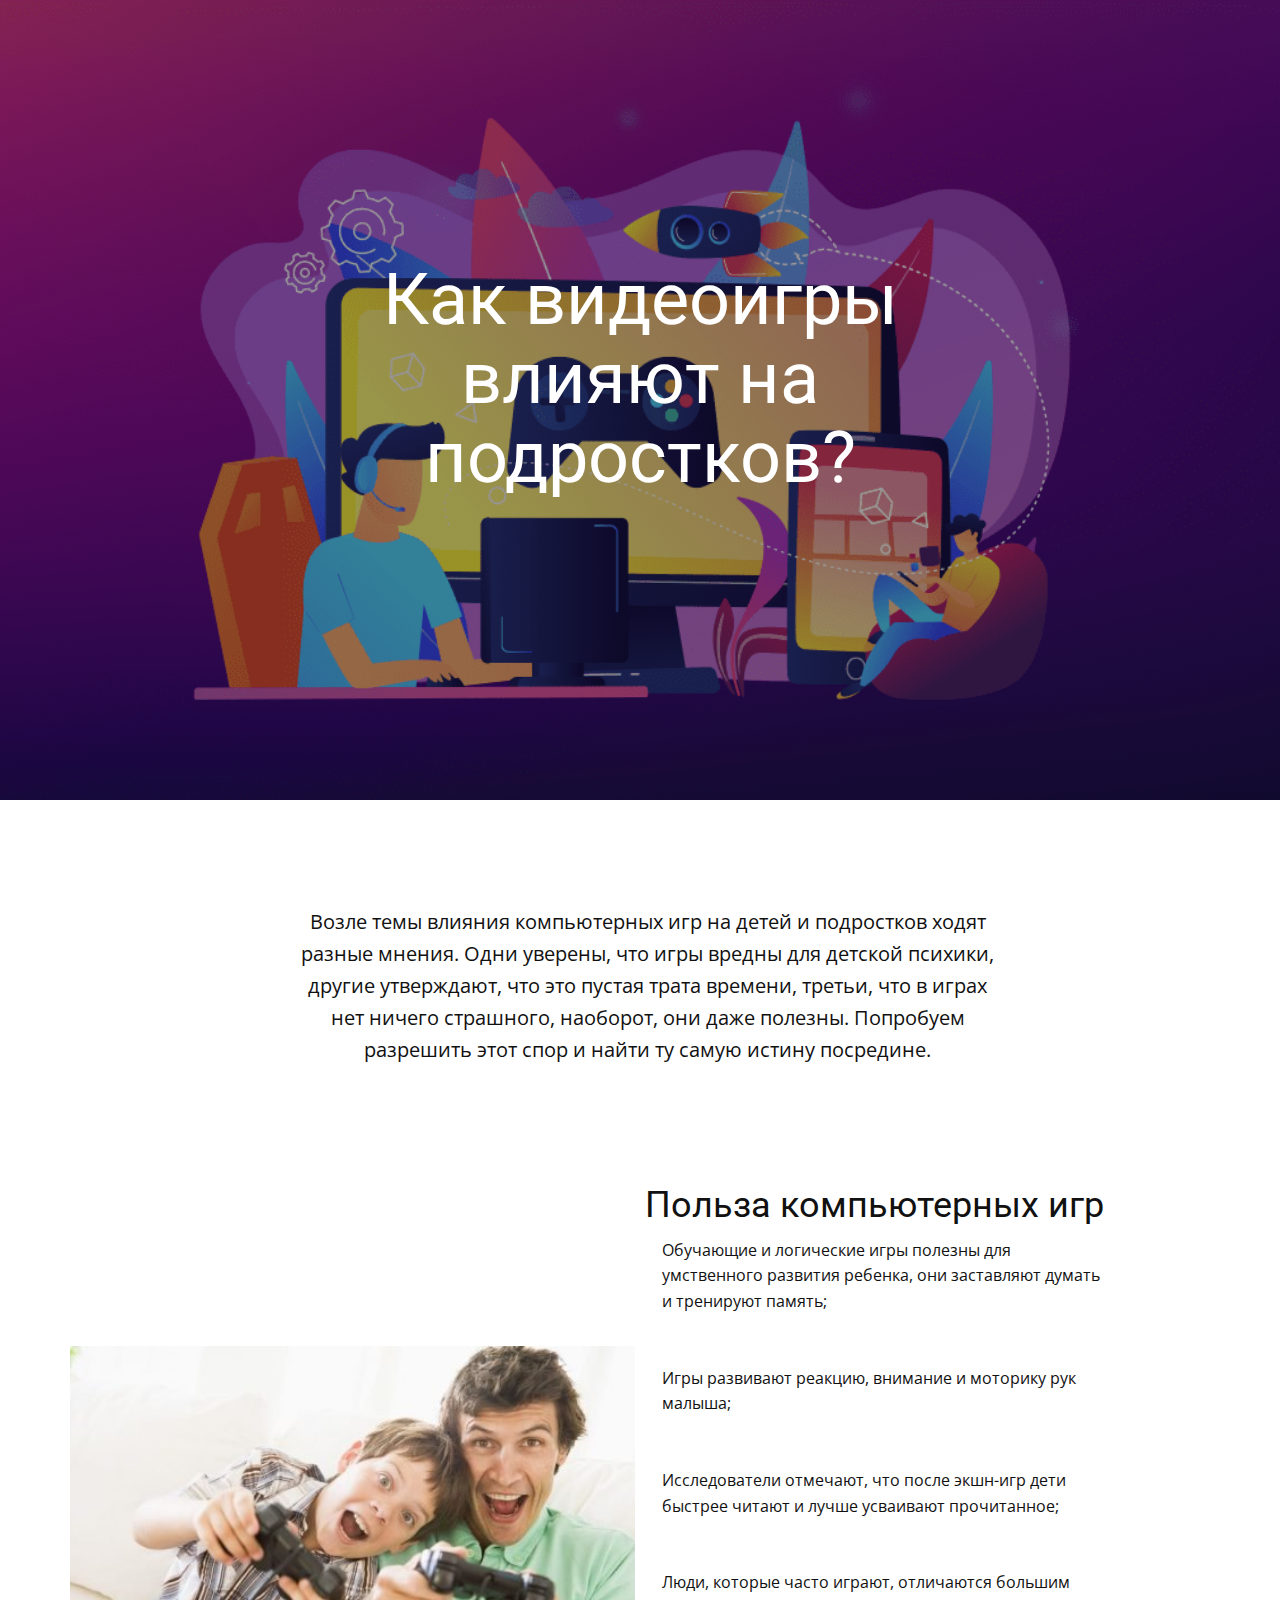
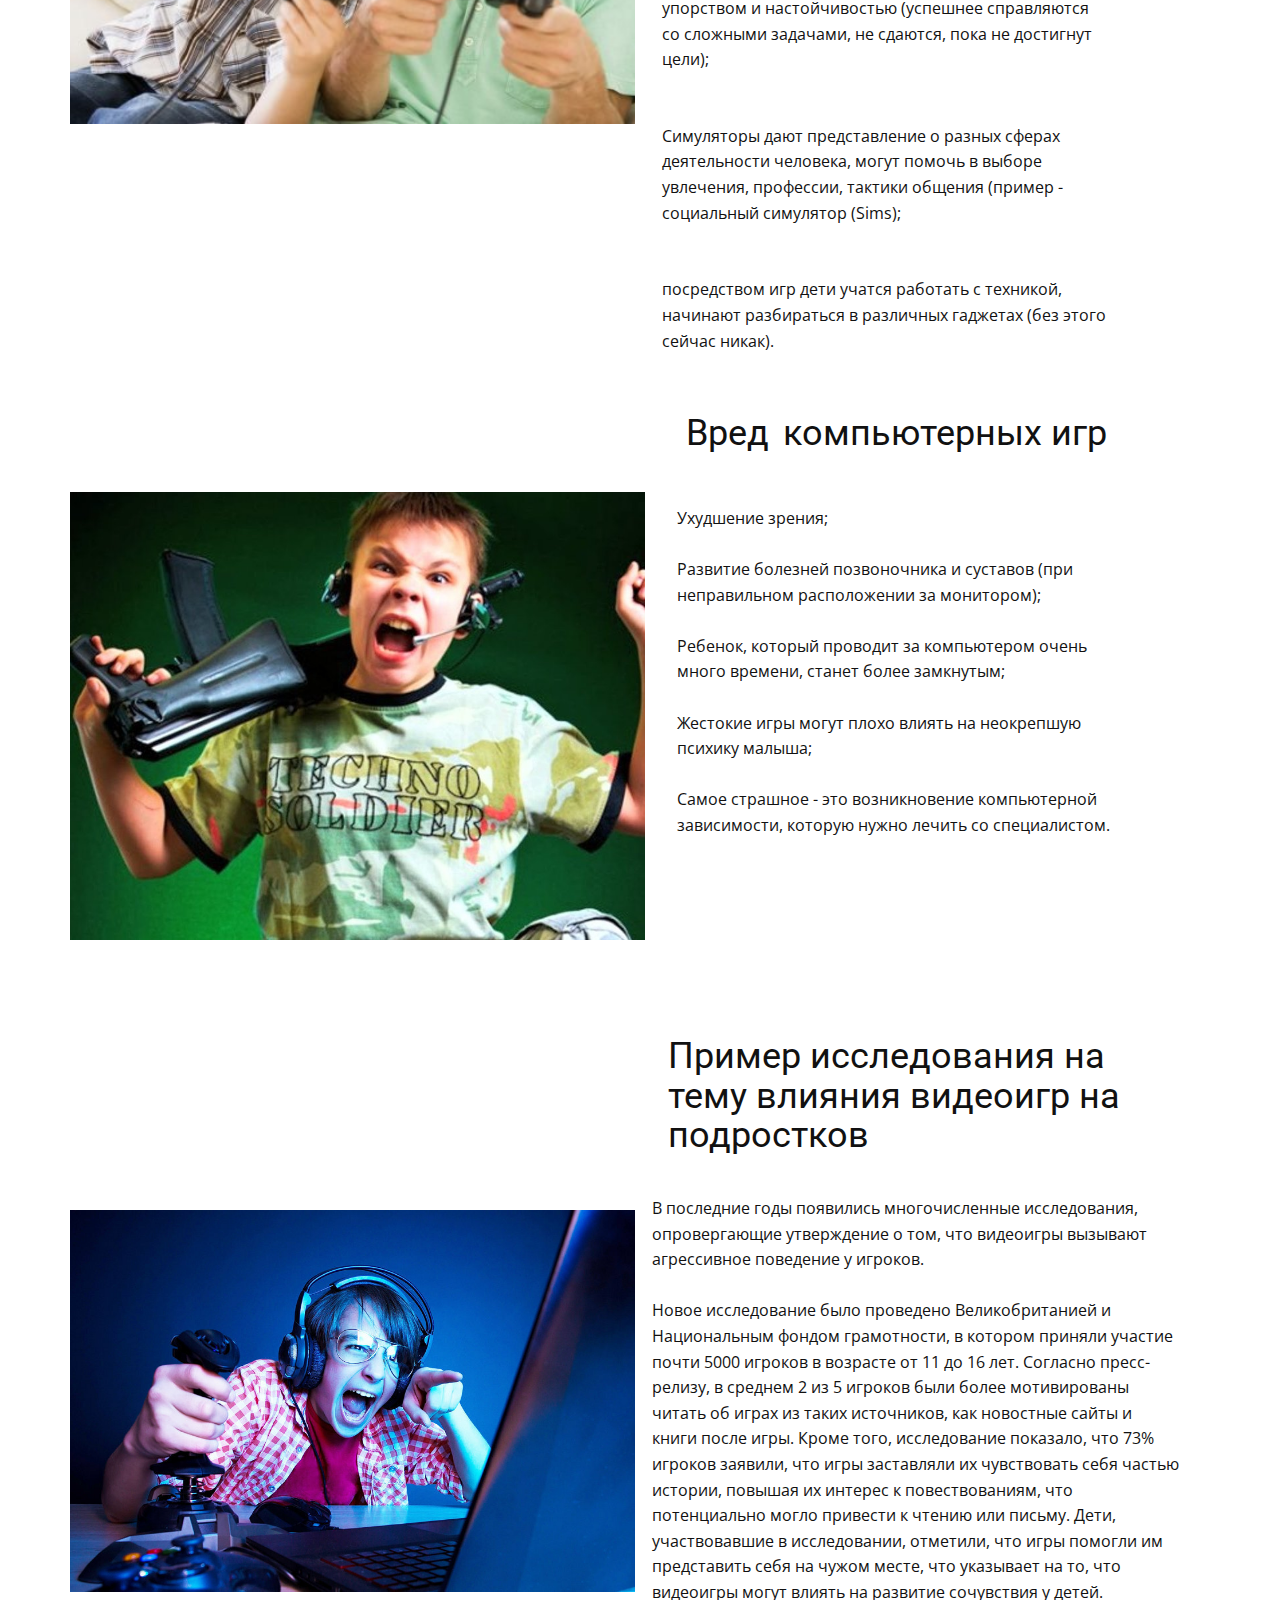
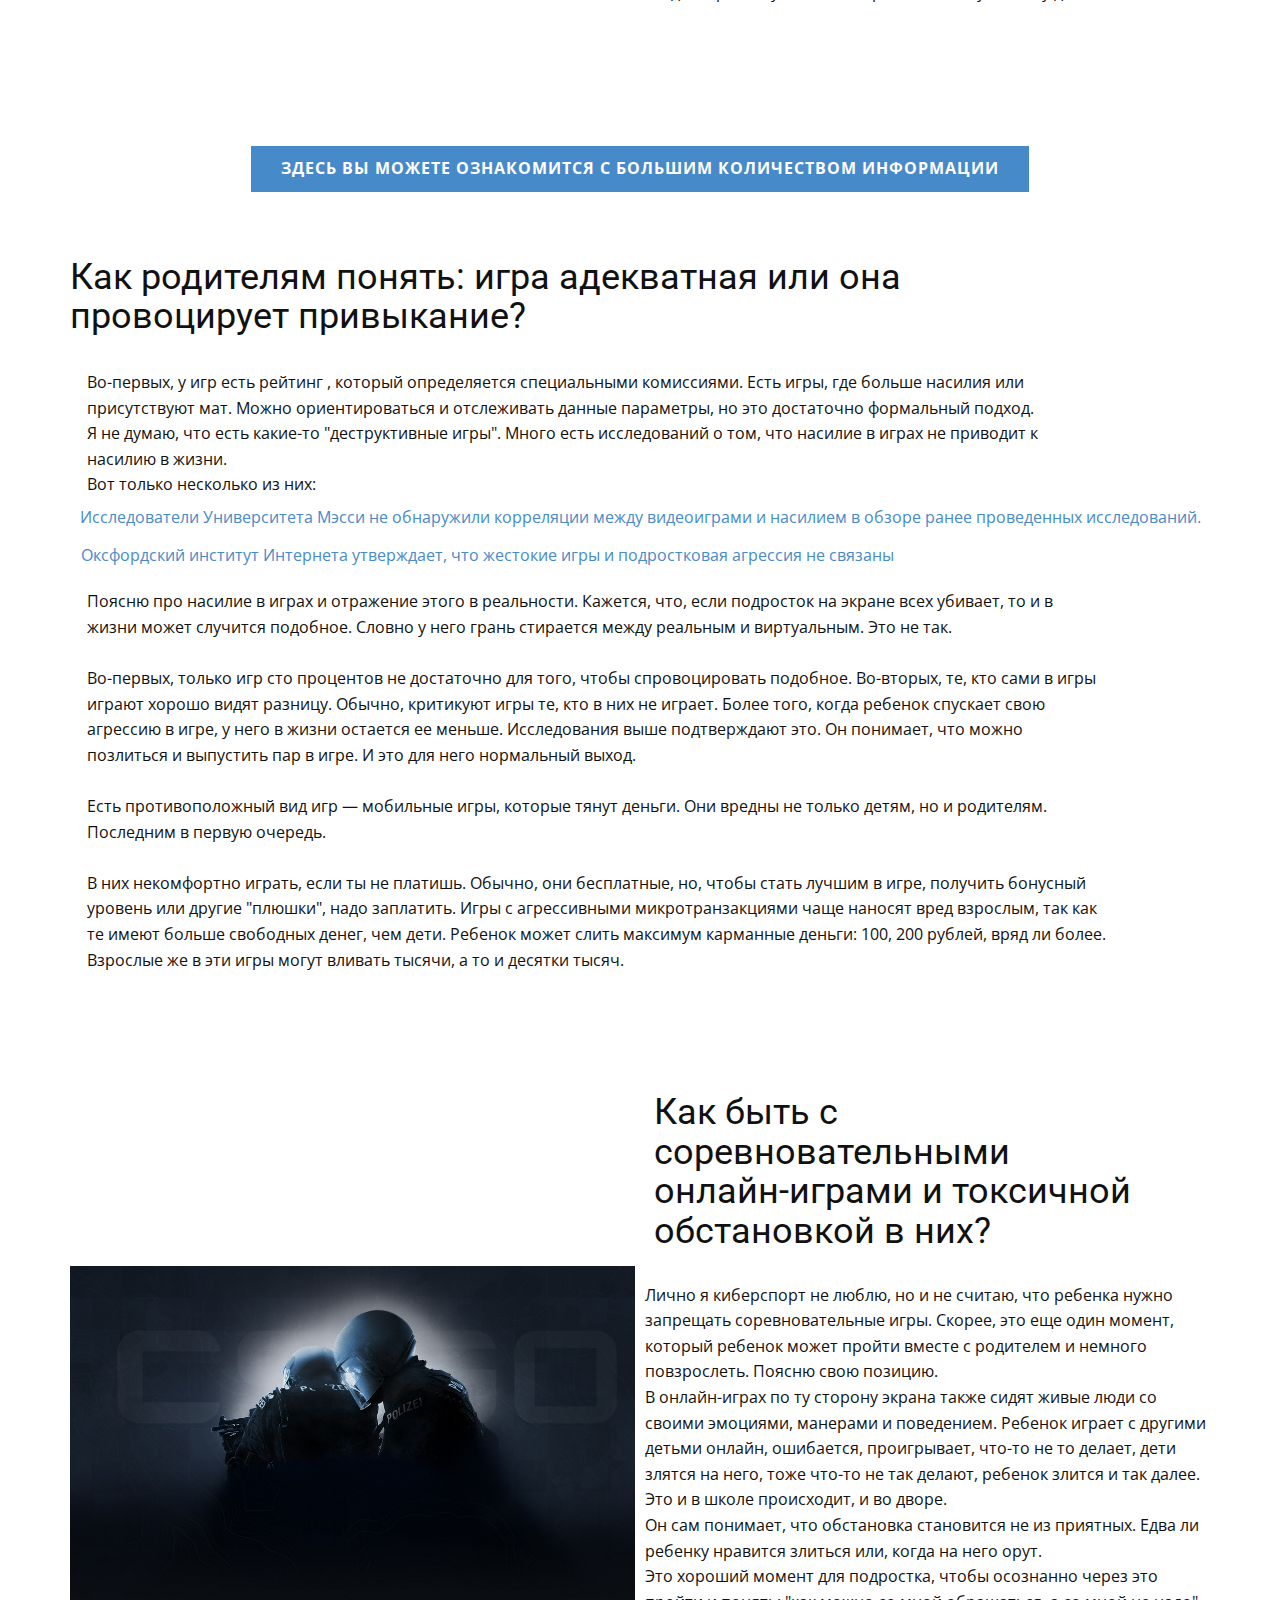
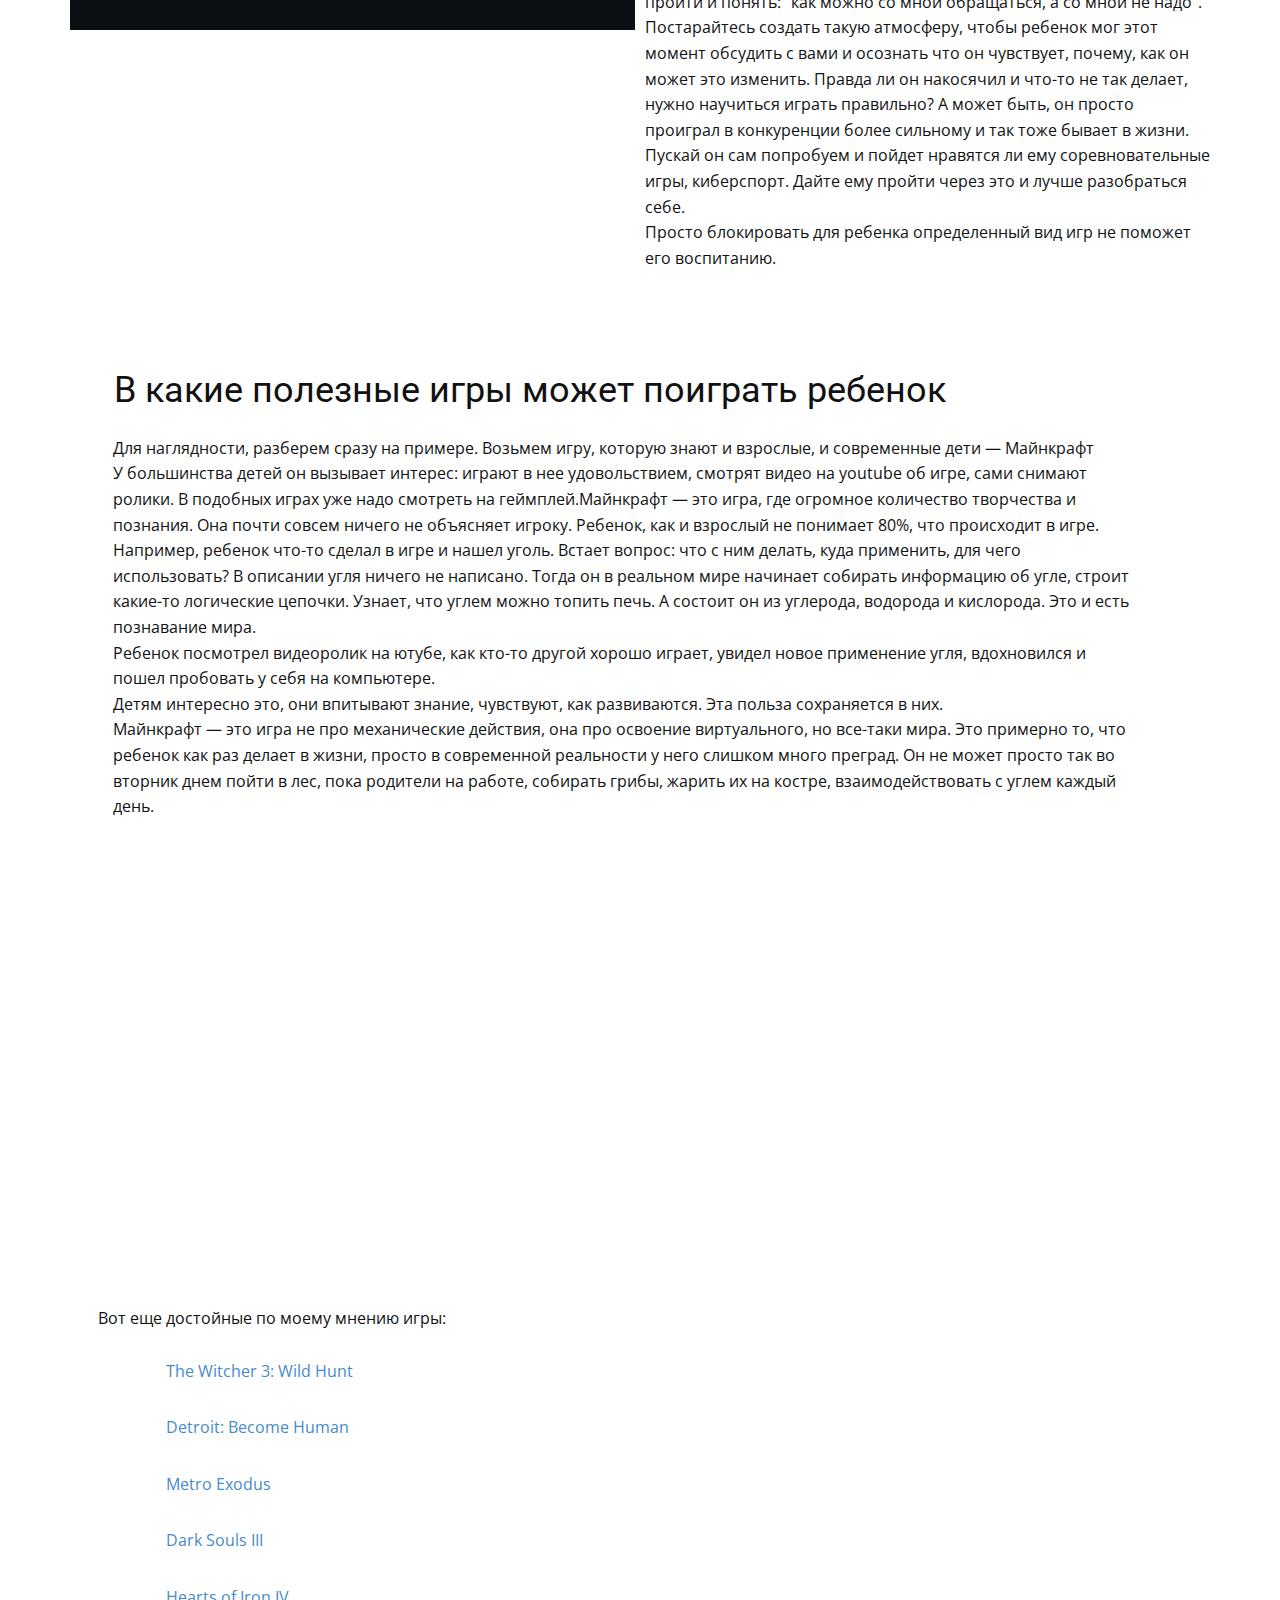
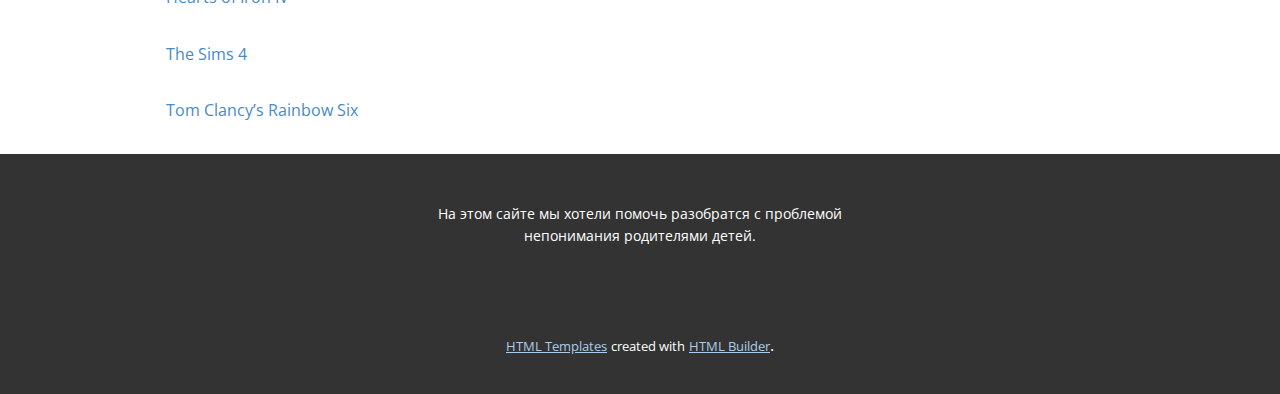
==== index.html @ f5fceb84 "Add files via upload" ====
<!DOCTYPE html>
<html style="font-size: 16px;">
  <head>
    <meta name="viewport" content="width=device-width, initial-scale=1.0">
    <meta charset="utf-8">
    <meta name="keywords" content="Как видеоигры влияют на подростков?, Польза компьютерных игр​, Польза компьютерных игр​">
    <meta name="description" content="">
    <meta name="page_type" content="np-template-header-footer-from-plugin">
    <title>как видеоигры влияют на</title>
    <link rel="stylesheet" href="nicepage.css" media="screen">
<link rel="stylesheet" href="как-видеоигры-влияют-на.css" media="screen">
    <script class="u-script" type="text/javascript" src="jquery.js" defer=""></script>
    <script class="u-script" type="text/javascript" src="nicepage.js" defer=""></script>
    <meta name="generator" content="Nicepage 3.15.3, nicepage.com">
    <link id="u-theme-google-font" rel="stylesheet" href="https://fonts.googleapis.com/css?family=Roboto:100,100i,300,300i,400,400i,500,500i,700,700i,900,900i|Open+Sans:300,300i,400,400i,600,600i,700,700i,800,800i">
    
    
    
    
    
    
    
    
    
    
    
    <script type="application/ld+json">{
		"@context": "http://schema.org",
		"@type": "Organization",
		"name": "",
		"url": "index.html"
}</script>
    <meta property="og:title" content="как видеоигры влияют на">
    <meta property="og:type" content="website">
    <meta name="theme-color" content="#478ac9">
    <link rel="canonical" href="index.html">
    <meta property="og:url" content="index.html">
  </head>
  <body data-home-page="как-видеоигры-влияют-на.html" data-home-page-title="как видеоигры влияют на" class="u-body">
    <section class="u-align-center u-clearfix u-image u-shading u-section-1" src="" data-image-width="1200" data-image-height="630" id="sec-edd2">
      <div class="u-clearfix u-sheet u-sheet-1">
        <h1 class="u-text u-title u-text-1">Как видеоигры влияют на подростков?</h1>
      </div>
    </section>
    <section class="u-clearfix u-section-2" id="sec-ea77">
      <div class="u-clearfix u-sheet u-sheet-1">
        <div class="u-align-center u-border-no-bottom u-border-no-left u-border-no-right u-border-no-top u-container-style u-group u-group-1">
          <div class="u-container-layout u-container-layout-1">
            <p class="u-text u-text-1">Возле темы влияния компьютерных игр на детей и подростков ходят разные мнения. Одни уверены, что игры вредны для детской психики, другие утверждают, что это пустая трата времени, третьи, что в играх нет ничего страшного, наоборот, они даже полезны. Попробуем разрешить этот спор и найти ту самую истину посредине.</p>
          </div>
        </div>
      </div>
    </section>
    <section class="u-clearfix u-section-3" id="sec-68fd">
      <div class="u-clearfix u-sheet u-valign-middle u-sheet-1">
        <div class="u-clearfix u-expanded-width u-gutter-10 u-layout-wrap u-layout-wrap-1">
          <div class="u-layout" style="">
            <div class="u-layout-row" style="">
              <div class="u-align-left u-container-style u-layout-cell u-left-cell u-size-30 u-size-xs-60 u-layout-cell-1" src="">
                <div class="u-container-layout u-container-layout-1" src="">
                  <img class="u-expanded-width u-image u-image-1" src="images/ffffffff.jpg" data-image-width="500" data-image-height="333">
                </div>
              </div>
              <div class="u-align-left u-container-style u-layout-cell u-right-cell u-size-30 u-size-xs-60 u-white u-layout-cell-2">
                <div class="u-container-layout u-valign-bottom u-container-layout-2">
                  <h2 class="u-text u-text-1">Польза компьютерных игр<span style="font-size: 1.875rem;"></span>
                  </h2>
                  <p class="u-text u-text-2">Обучающие и логические игры полезны для умственного развития ребенка, они заставляют думать и тренируют память;<br>
                    <br>
                    <br>Игры развивают реакцию, внимание и моторику рук малыша;<br>
                    <br>
                    <br>Исследователи отмечают, что после экшн-игр дети быстрее читают и лучше усваивают прочитанное;<br>
                    <br>
                    <br>Люди, которые часто играют, отличаются большим упорством и настойчивостью (успешнее справляются со сложными задачами, не сдаются, пока не достигнут цели);<br>
                    <br>
                    <br>Симуляторы дают представление о разных сферах деятельности человека, могут помочь в выборе увлечения, профессии, тактики общения (пример - социальный симулятор (Sims);<br>
                    <br>
                    <br>посредством игр дети учатся работать с техникой, начинают разбираться в различных гаджетах (без этого сейчас никак).
                  </p>
                </div>
              </div>
            </div>
          </div>
        </div>
      </div>
    </section>
    <section class="u-clearfix u-section-4" id="carousel_ac31">
      <div class="u-clearfix u-sheet u-valign-middle u-sheet-1">
        <div class="u-clearfix u-expanded-width u-gutter-10 u-layout-wrap u-layout-wrap-1">
          <div class="u-layout" style="">
            <div class="u-layout-row" style="">
              <div class="u-align-left u-container-style u-layout-cell u-left-cell u-size-30 u-size-xs-60 u-layout-cell-1" src="">
                <div class="u-container-layout u-container-layout-1" src="">
                  <img class="u-image u-image-1" src="images/5daecf76-2230-35ea-83d6-53a3017cae40.jpg" data-image-width="1200" data-image-height="675">
                </div>
              </div>
              <div class="u-align-left u-container-style u-layout-cell u-right-cell u-size-30 u-size-xs-60 u-white u-layout-cell-2">
                <div class="u-container-layout u-valign-top u-container-layout-2">
                  <h2 class="u-text u-text-1">&nbsp;Вред<span style="font-size: 1.875rem;"> &nbsp;</span>компьютерных игр
                  </h2>
                  <p class="u-text u-text-2">Ухудшение зрения;<br>
                    <br>Развитие болезней позвоночника и суставов (при неправильном расположении за монитором);<br>
                    <br>Ребенок, который проводит за компьютером очень много времени, станет более замкнутым;<br>
                    <br>Жестокие игры могут плохо влиять на неокрепшую психику малыша;<br>
                    <br>Самое страшное - это возникновение компьютерной зависимости, которую нужно лечить со специалистом.
                  </p>
                </div>
              </div>
            </div>
          </div>
        </div>
      </div>
    </section>
    <section class="u-clearfix u-section-5" id="carousel_0644">
      <div class="u-clearfix u-sheet u-sheet-1">
        <div class="u-clearfix u-expanded-width u-gutter-10 u-layout-wrap u-layout-wrap-1">
          <div class="u-layout" style="">
            <div class="u-layout-row" style="">
              <div class="u-align-left u-container-style u-layout-cell u-left-cell u-size-30 u-size-xs-60 u-layout-cell-1" src="">
                <div class="u-container-layout u-container-layout-1" src="">
                  <img class="u-expanded-width u-image u-image-1" src="images/5e701c1d-427e-6cd4-b0cb-9cb8310840f9.jpg" data-image-width="1000" data-image-height="667">
                </div>
              </div>
              <div class="u-align-left u-container-style u-layout-cell u-right-cell u-size-30 u-size-xs-60 u-white u-layout-cell-2">
                <div class="u-container-layout u-container-layout-2">
                  <h2 class="u-text u-text-1">Пример исследования на тему влияния видеоигр на подростков<br>
                  </h2>
                  <p class="u-text u-text-2">В последние годы появились многочисленные исследования, опровергающие утверждение о том, что видеоигры вызывают агрессивное поведение у игроков.<br>
                    <br>Новое исследование было проведено Великобританией и Национальным фондом грамотности, в котором приняли участие почти 5000 игроков в возрасте от 11 до 16 лет. Согласно пресс-релизу, в среднем 2 из 5 игроков были более мотивированы читать об играх из таких источников, как новостные сайты и книги после игры. Кроме того, исследование показало, что 73% игроков заявили, что игры заставляли их чувствовать себя частью истории, повышая их интерес к повествованиям, что потенциально могло привести к чтению или письму. Дети, участвовавшие в исследовании, отметили, что игры помогли им представить себя на чужом месте, что указывает на то, что видеоигры могут влиять на развитие сочувствия у детей.
                  </p>
                </div>
              </div>
            </div>
          </div>
        </div>
        <a href="https://esquire.ru/articles/2063-games/#part0" class="u-btn u-button-style u-hover-palette-1-dark-1 u-palette-1-base u-btn-1">здесь вы можете ознакомится с большим количеством информации</a>
      </div>
    </section>
    <section class="u-clearfix u-section-6" id="carousel_7362">
      <div class="u-clearfix u-sheet u-sheet-1">
        <div class="u-clearfix u-expanded-width u-gutter-10 u-layout-wrap u-layout-wrap-1">
          <div class="u-layout" style="">
            <div class="u-layout-row" style="">
              <div class="u-align-left u-container-style u-layout-cell u-right-cell u-size-60 u-size-xs-60 u-white u-layout-cell-1">
                <div class="u-container-layout u-container-layout-1">
                  <h2 class="u-text u-text-1">Как родителям понять: игра адекватная или она провоцирует привыкание?<br>
                  </h2>
                  <p class="u-text u-text-2">Во-первых, у игр есть рейтинг , который определяется специальными комиссиями. Есть игры, где больше насилия или присутствуют мат. Можно ориентироваться и отслеживать данные параметры, но это достаточно формальный подход.<br>Я не думаю, что есть какие-то "деструктивные игры". Много есть исследований о том, что насилие в играх не приводит к насилию в жизни.<br>Вот только несколько из них:<br>
                    <br>
                    <br>
                  </p>
                  <a href="https://gamerant.com/no-link-video-games-youth-violence/" class="u-border-1 u-border-active-palette-2-base u-border-hover-palette-1-base u-btn u-button-style u-none u-text-palette-1-base u-btn-1">Исследователи Университета Мэсси не обнаружили корреляции между видеоиграми и насилием в обзоре ранее проведенных исследований.</a>
                  <a href="https://gamerant.com/violent-video-game-aggression-study/" class="u-border-1 u-border-active-palette-2-base u-border-hover-palette-1-base u-btn u-button-style u-none u-text-palette-1-base u-btn-2">Оксфордский институт Интернета утверждает, что жестокие игры и подростковая агрессия не связаны</a>
                  <p class="u-text u-text-3">Поясню про насилие в играх и отражение этого в реальности. Кажется, что, если подросток на экране всех убивает, то и в жизни может случится подобное. Словно у него грань стирается между реальным и виртуальным. Это не так.<br>
                    <br>Во-первых, только игр сто процентов не достаточно для того, чтобы спровоцировать подобное. Во-вторых, те, кто сами в игры играют хорошо видят разницу. Обычно, критикуют игры те, кто в них не играет. Более того, когда ребенок спускает свою агрессию в игре, у него в жизни остается ее меньше. Исследования выше подтверждают это. Он понимает, что можно позлиться и выпустить пар в игре. И это для него нормальный выход.<br>
                    <br>Есть противоположный вид игр — мобильные игры, которые тянут деньги. Они вредны не только детям, но и родителям. Последним в первую очередь.<br>
                    <br>В них некомфортно играть, если ты не платишь. Обычно, они бесплатные, но, чтобы стать лучшим в игре, получить бонусный уровень или другие "плюшки", надо заплатить. Игры с агрессивными микротранзакциями чаще наносят вред взрослым, так как те имеют больше свободных денег, чем дети. Ребенок может слить максимум карманные деньги: 100, 200 рублей, вряд ли более. Взрослые же в эти игры могут вливать тысячи, а то и десятки тысяч.<br>
                  </p>
                </div>
              </div>
            </div>
          </div>
        </div>
      </div>
    </section>
    <section class="u-clearfix u-section-7" id="carousel_95bf">
      <div class="u-clearfix u-sheet u-sheet-1">
        <div class="u-clearfix u-expanded-width u-gutter-10 u-layout-wrap u-layout-wrap-1">
          <div class="u-layout" style="">
            <div class="u-layout-row" style="">
              <div class="u-align-left u-container-style u-layout-cell u-left-cell u-size-30 u-size-xs-60 u-layout-cell-1" src="">
                <div class="u-container-layout u-container-layout-1" src="">
                  <img class="u-expanded-width u-image u-image-1" src="images/edeb52d5-c78f-b9b1-6751-34eb2f3842c5.jpg" data-image-width="1280" data-image-height="720">
                </div>
              </div>
              <div class="u-align-left u-container-style u-layout-cell u-right-cell u-size-30 u-size-xs-60 u-white u-layout-cell-2">
                <div class="u-container-layout u-container-layout-2">
                  <h2 class="u-text u-text-1">Как быть с соревновательными онлайн-играми и токсичной обстановкой в них?<br>
                  </h2>
                  <p class="u-text u-text-2">Лично я киберспорт не люблю, но и не считаю, что ребенка нужно запрещать соревновательные игры. Скорее, это еще один момент, который ребенок может пройти вместе с родителем и немного повзрослеть. Поясню свою позицию.<br>В онлайн-играх по ту сторону экрана также сидят живые люди со своими эмоциями, манерами и поведением. Ребенок играет с другими детьми онлайн, ошибается, проигрывает, что-то не то делает, дети злятся на него, тоже что-то не так делают, ребенок злится и так далее. Это и в школе происходит, и во дворе.<br>Он сам понимает, что обстановка становится не из приятных. Едва ли ребенку нравится злиться или, когда на него орут.<br>Это хороший момент для подростка, чтобы осознанно через это пройти и понять: "как можно со мной обращаться, а со мной не надо". Постарайтесь создать такую атмосферу, чтобы ребенок мог этот момент обсудить с вами и осознать что он чувствует, почему, как он может это изменить. Правда ли он накосячил и что-то не так делает, нужно научиться играть правильно? А может быть, он просто проиграл в конкуренции более сильному и так тоже бывает в жизни. Пускай он сам попробуем и пойдет нравятся ли ему соревновательные игры, киберспорт. Дайте ему пройти через это и лучше разобраться себе.<br>Просто блокировать для ребенка определенный вид игр не поможет его воспитанию.<br>
                  </p>
                </div>
              </div>
            </div>
          </div>
        </div>
      </div>
    </section>
    <section class="u-clearfix u-section-8" id="carousel_ac4f">
      <div class="u-clearfix u-sheet u-sheet-1">
        <div class="u-clearfix u-expanded-width u-gutter-10 u-layout-wrap u-layout-wrap-1">
          <div class="u-layout" style="">
            <div class="u-layout-row" style="">
              <div class="u-align-left u-container-style u-layout-cell u-right-cell u-size-60 u-size-xs-60 u-white u-layout-cell-1">
                <div class="u-container-layout u-container-layout-1">
                  <h2 class="u-text u-text-1">В какие полезные игры может поиграть ребенок</h2>
                  <p class="u-text u-text-2">Для наглядности, разберем сразу на примере. Возьмем игру, которую знают и взрослые, и современные дети — Майнкрафт<br>У большинства детей он вызывает интерес: играют в нее удовольствием, смотрят видео на youtube об игре, сами снимают ролики. В подобных играх уже надо смотреть на геймплей.Майнкрафт — это игра, где огромное количество творчества и познания. Она почти совсем ничего не объясняет игроку. Ребенок, как и взрослый не понимает 80%, что происходит в игре. Например, ребенок что-то сделал в игре и нашел уголь. Встает вопрос: что с ним делать, куда применить, для чего использовать? В описании угля ничего не написано. Тогда он в реальном мире начинает собирать информацию об угле, строит какие-то логические цепочки. Узнает, что углем можно топить печь. А состоит он из углерода, водорода и кислорода. Это и есть познавание мира.<br>Ребенок посмотрел видеоролик на ютубе, как кто-то другой хорошо играет, увидел новое применение угля, вдохновился и пошел пробовать у себя на компьютере.<br>Детям интересно это, они впитывают знание, чувствуют, как развиваются. Эта польза сохраняется в них.<br>Майнкрафт — это игра не про механические действия, она про освоение виртуального, но все-таки мира. Это примерно то, что ребенок как раз делает в жизни, просто в современной реальности у него слишком много преград. Он не может просто так во вторник днем пойти в лес, пока родители на работе, собирать грибы, жарить их на костре, взаимодействовать с углем каждый день.<br>
                  </p>
                </div>
              </div>
            </div>
          </div>
        </div>
      </div>
    </section>
    <section class="u-clearfix u-section-9" id="sec-d808">
      <div class="u-clearfix u-sheet u-sheet-1">
        <div class="u-align-left u-left-0 u-video u-video-1">
          <div class="embed-responsive embed-responsive-1">
            <iframe style="position: absolute;top: 0;left: 0;width: 100%;height: 100%;" class="embed-responsive-item" src="https://www.youtube.com/embed/-Of_yz-4iXs?mute=1&amp;showinfo=0&amp;controls=0&amp;start=0&amp;autoplay=1" frameborder="0" allowfullscreen=""></iframe>
          </div>
        </div>
      </div>
    </section>
    <section class="u-align-center u-clearfix u-section-10" id="sec-c2a3">
      <div class="u-clearfix u-sheet u-sheet-1">
        <p class="u-text u-text-1">Вот еще достойные по моему мнению игры:<br>
          <br>
          <br>
          <br>
        </p>
        <a href="https://store.steampowered.com/app/292030/_3/" class="u-border-1 u-border-active-palette-2-base u-border-hover-palette-1-base u-btn u-button-style u-none u-text-palette-1-base u-btn-1">The Witcher 3: Wild Hunt</a>
        <a href="https://store.steampowered.com/app/1222140/Detroit_Become_Human/" class="u-border-1 u-border-active-palette-2-base u-border-hover-palette-1-base u-btn u-button-style u-none u-text-palette-1-base u-btn-2">Detroit: Become Human</a>
        <a href="https://store.steampowered.com/app/412020/Metro_Exodus/" class="u-border-1 u-border-active-palette-2-base u-border-hover-palette-1-base u-btn u-button-style u-none u-text-palette-1-base u-btn-3">Metro Exodus</a>
        <a href="https://store.steampowered.com/app/374320/DARK_SOULS_III/" class="u-border-1 u-border-active-palette-2-base u-border-hover-palette-1-base u-btn u-button-style u-none u-text-palette-1-base u-btn-4">Dark Souls III</a>
        <a href="https://store.steampowered.com/app/394360/Hearts_of_Iron_IV/" class="u-border-1 u-border-active-palette-2-base u-border-hover-palette-1-base u-btn u-button-style u-none u-text-palette-1-base u-btn-5">Hearts of Iron IV</a>
        <a href="https://store.steampowered.com/app/1222670/The_Sims_4/" class="u-border-1 u-border-active-palette-2-base u-border-hover-palette-1-base u-btn u-button-style u-none u-text-palette-1-base u-btn-6">The Sims 4</a>
        <a href="https://store.steampowered.com/app/359550/Tom_Clancys_Rainbow_Six_Siege/" class="u-border-1 u-border-active-palette-2-base u-border-hover-palette-1-base u-btn u-button-style u-none u-text-palette-1-base u-btn-7">Tom Clancy’s Rainbow Six</a>
      </div>
    </section>
    
    
    <footer class="u-align-center u-clearfix u-footer u-grey-80 u-footer" id="sec-5208"><div class="u-clearfix u-sheet u-sheet-1">
        <p class="u-small-text u-text u-text-variant u-text-1">На этом сайте мы хотели помочь разобратся с проблемой непонимания родителями детей.</p>
      </div></footer>
    <section class="u-backlink u-clearfix u-grey-80">
      <a class="u-link" href="https://nicepage.com/html-templates" target="_blank">
        <span>HTML Templates</span>
      </a>
      <p class="u-text">
        <span>created with</span>
      </p>
      <a class="u-link" href="https://nicepage.com/html-website-builder" target="_blank">
        <span>HTML Builder</span>
      </a>. 
    </section>
  </body>
</html>
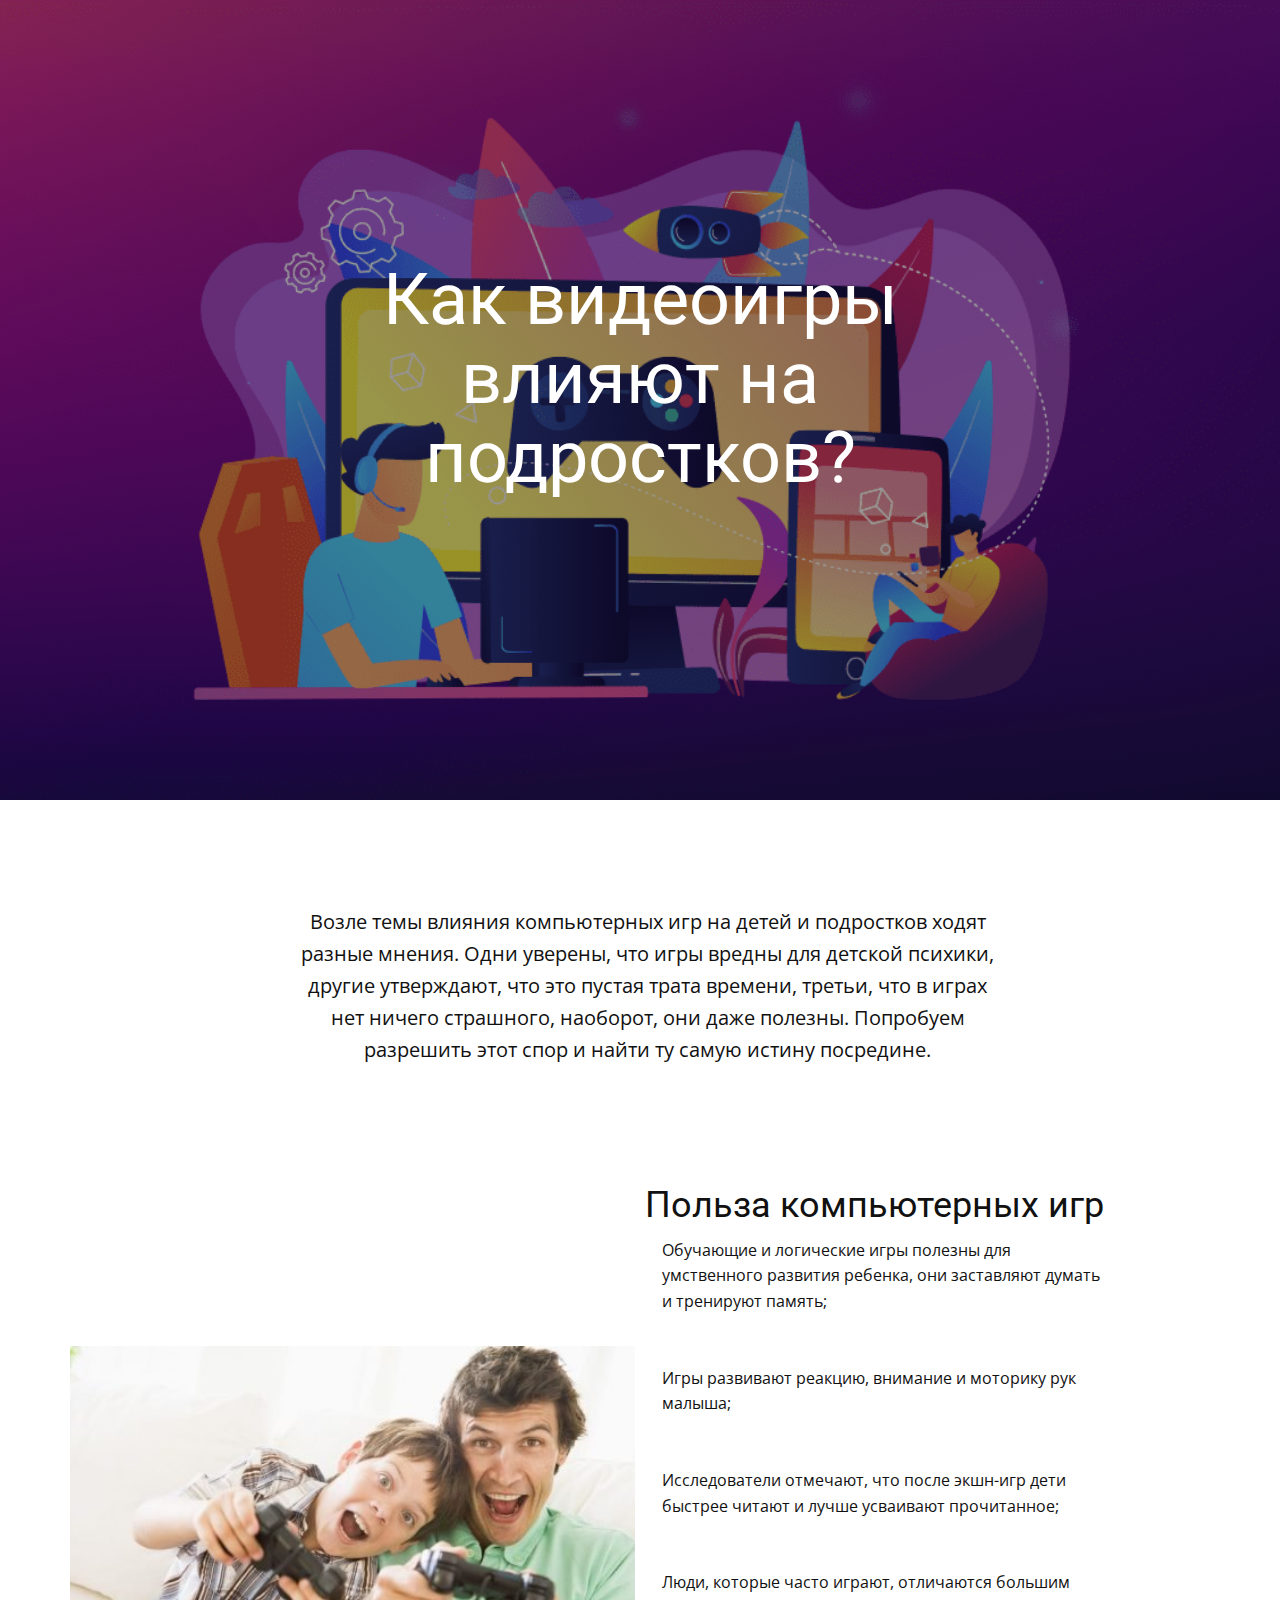
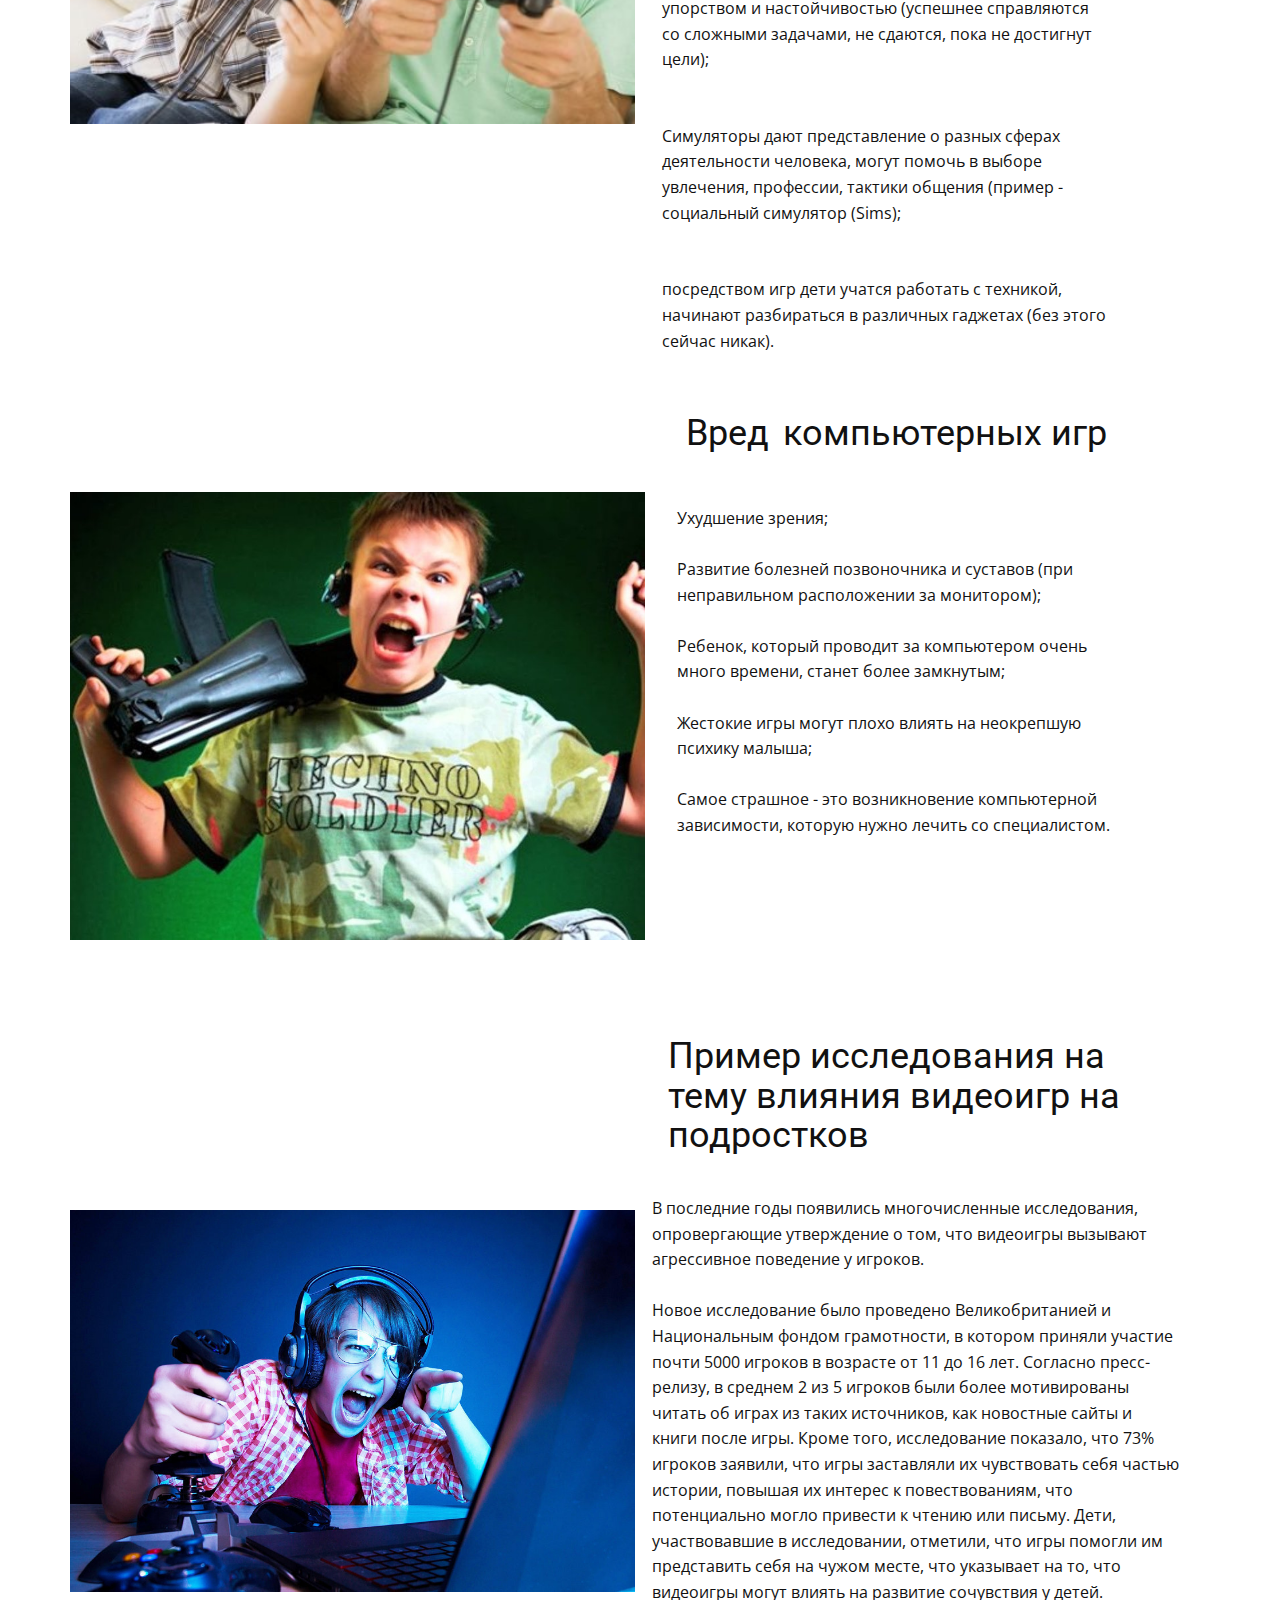
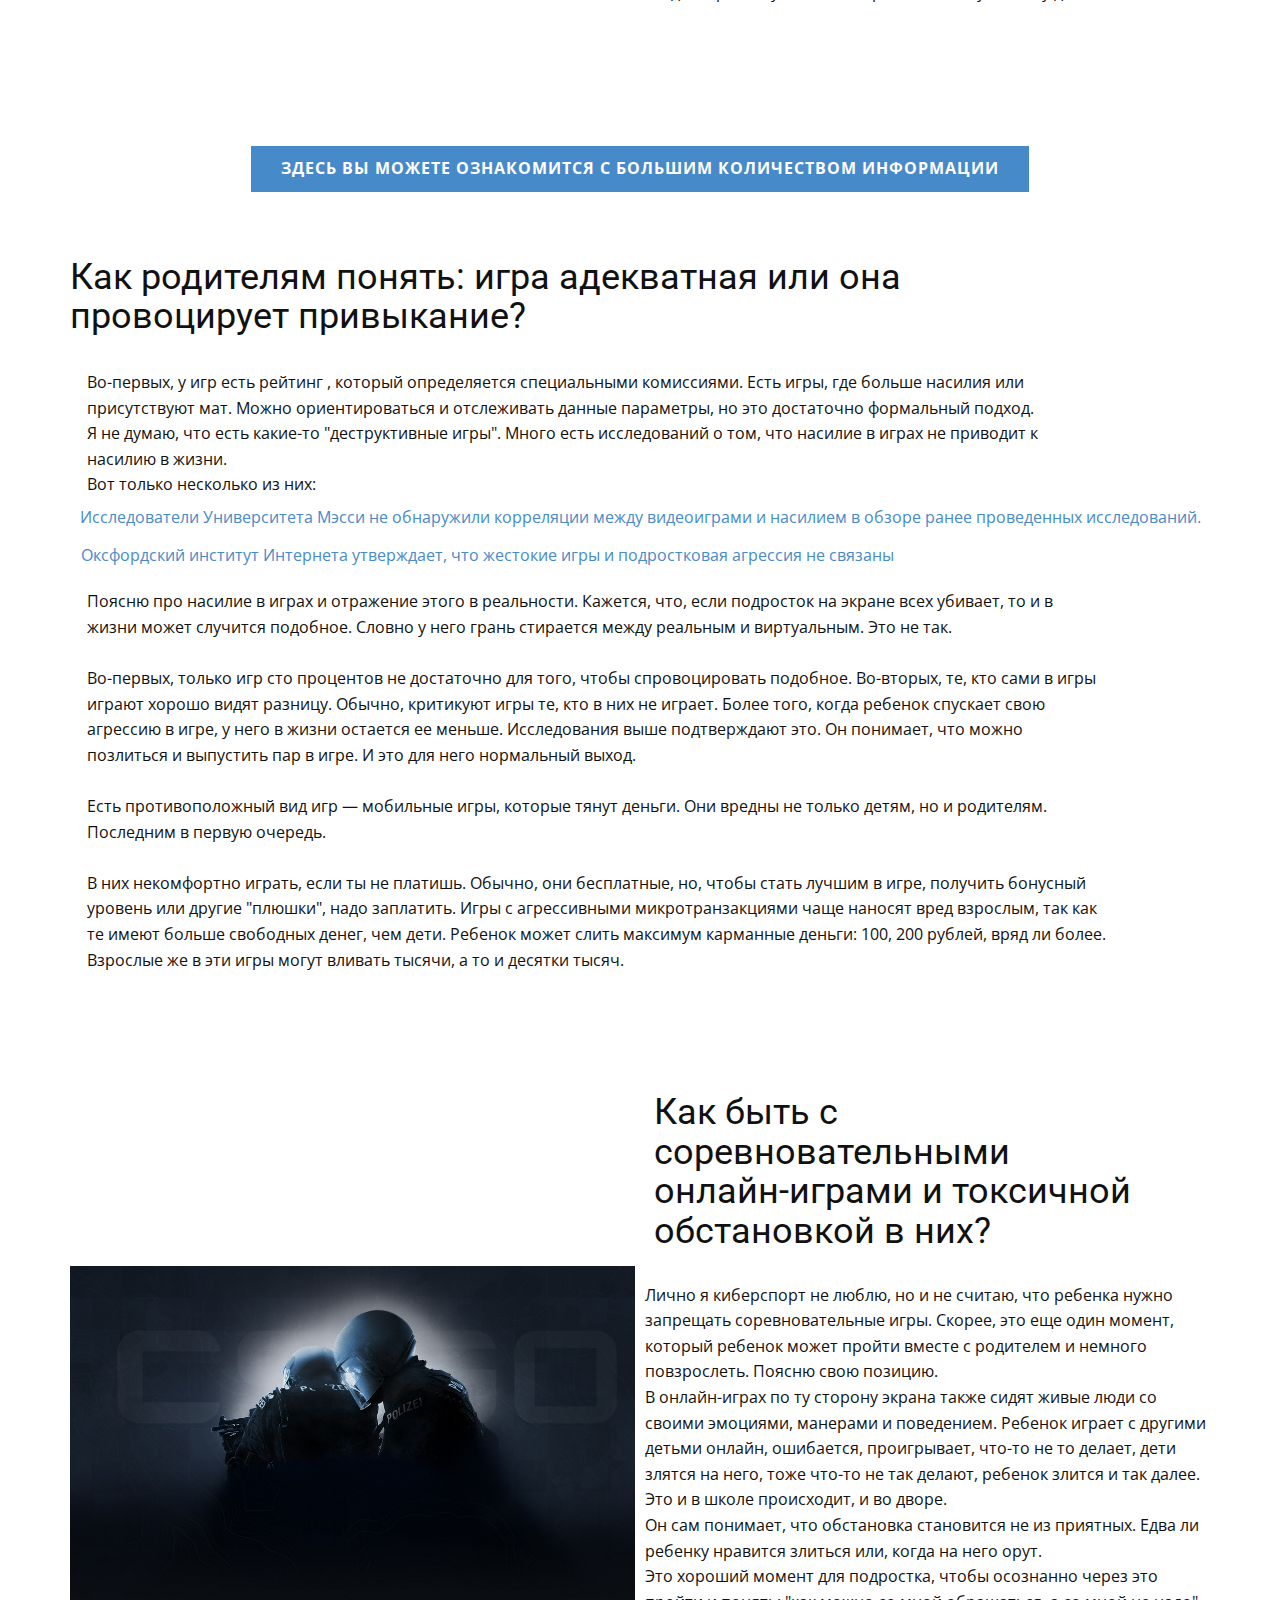
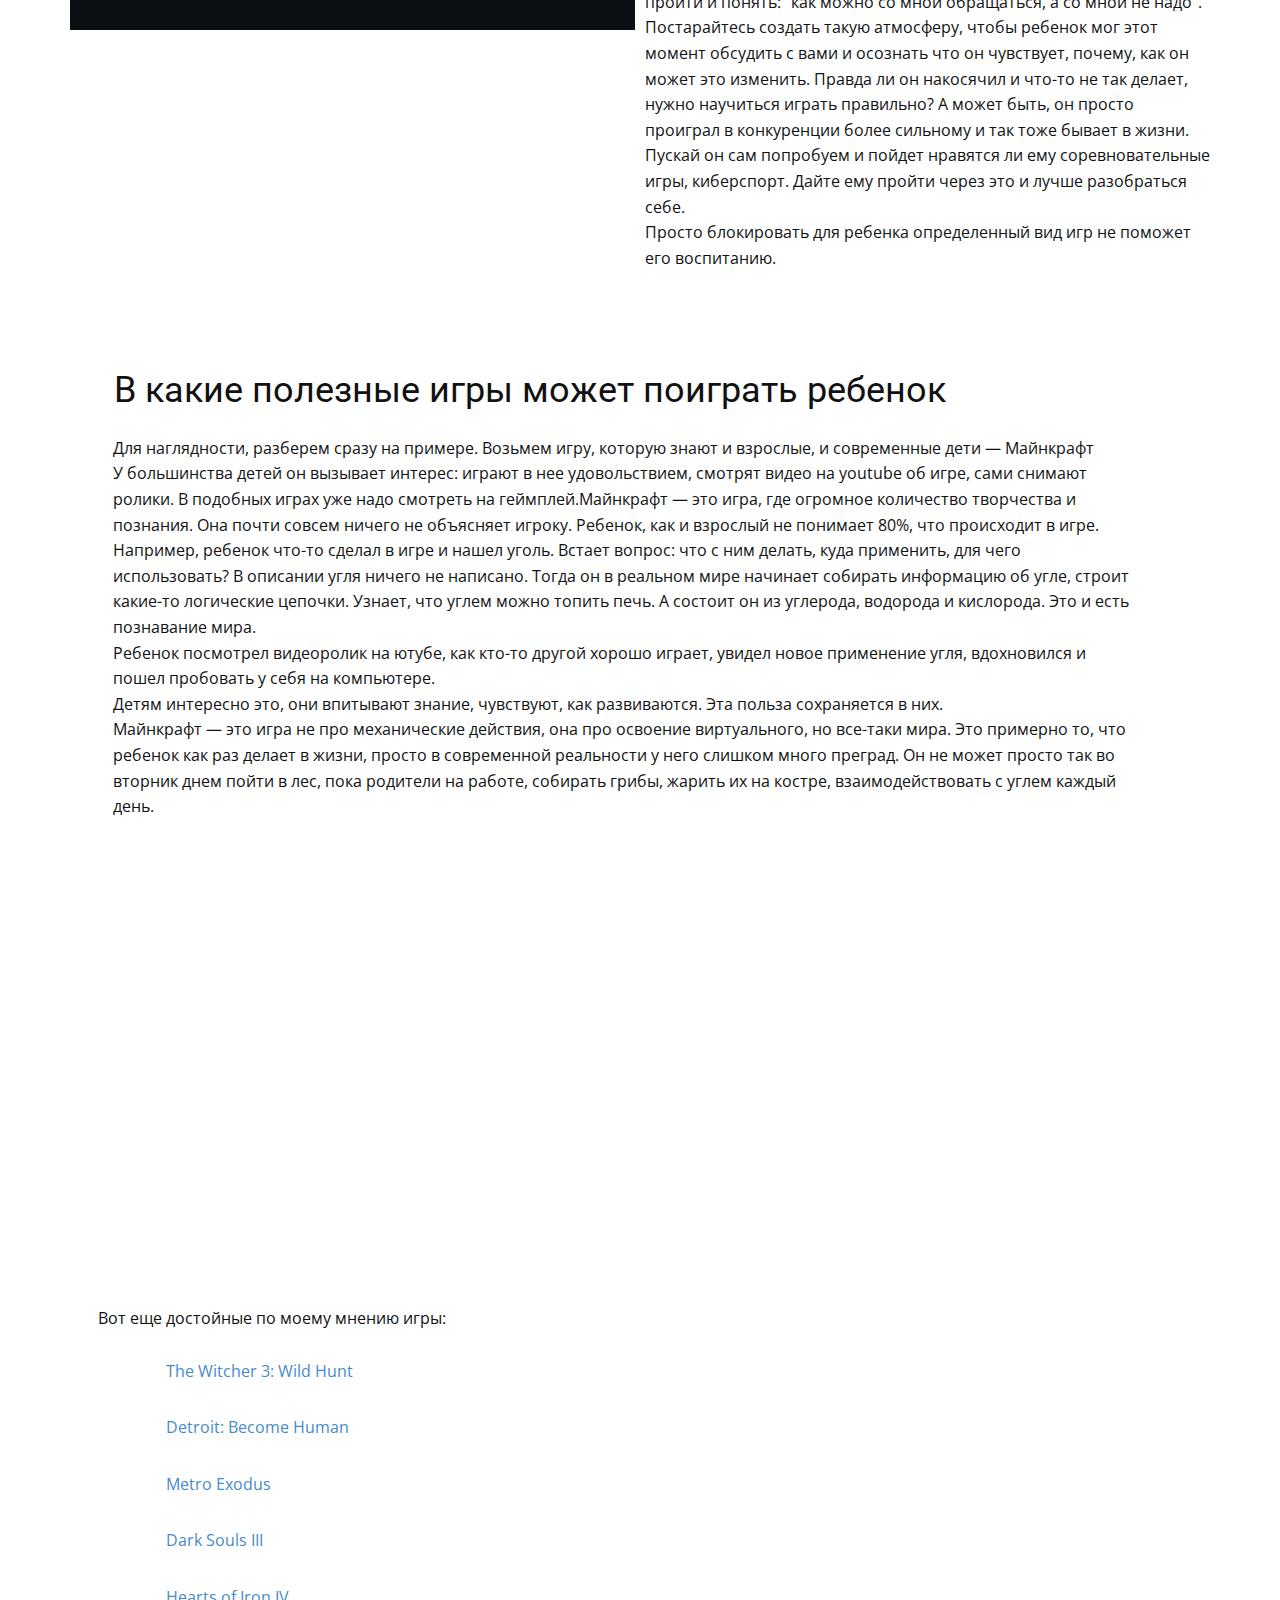
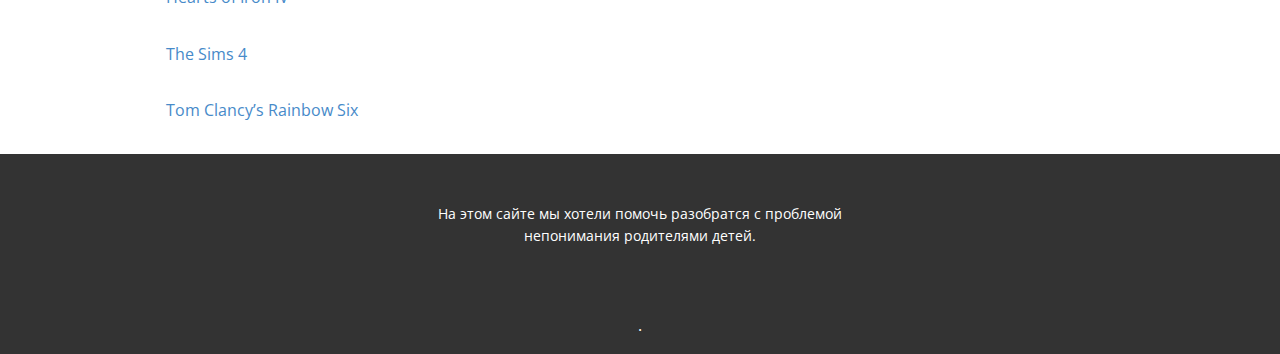
==== commit 8db6345f: "Update index.html" ====
--- a/index.html
+++ b/index.html
@@ -234,15 +234,7 @@
         <p class="u-small-text u-text u-text-variant u-text-1">На этом сайте мы хотели помочь разобратся с проблемой непонимания родителями детей.</p>
       </div></footer>
     <section class="u-backlink u-clearfix u-grey-80">
-      <a class="u-link" href="https://nicepage.com/html-templates" target="_blank">
-        <span>HTML Templates</span>
-      </a>
-      <p class="u-text">
-        <span>created with</span>
-      </p>
-      <a class="u-link" href="https://nicepage.com/html-website-builder" target="_blank">
-        <span>HTML Builder</span>
-      </a>. 
+           </a>. 
     </section>
   </body>
-</html>+</html>
